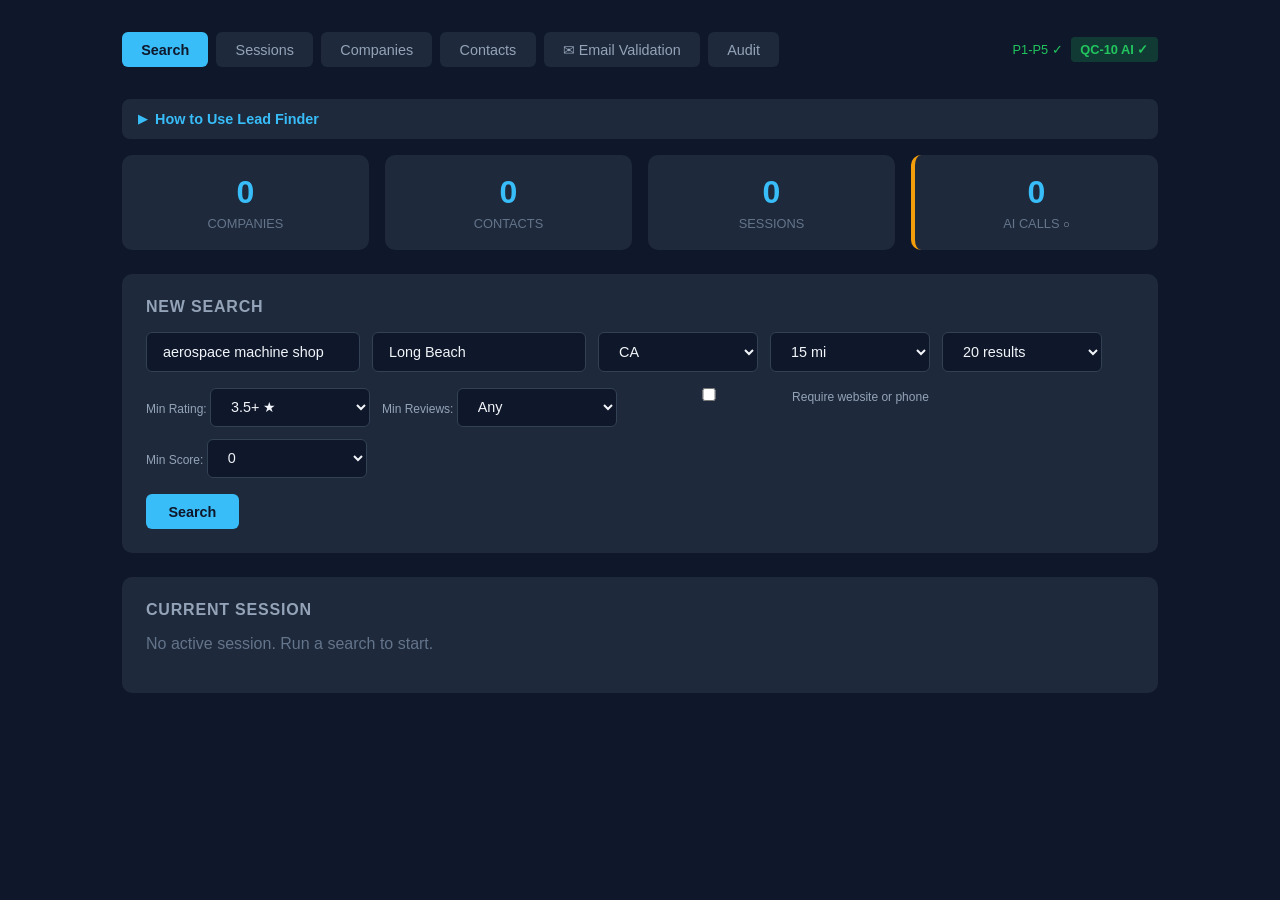
==== static/index.html @ 83d31113 "Enrichment chain overhaul: AI-first hierarchy, per-stage timeouts, sortable columns Issues fixed: - " ====
<!DOCTYPE html>
<html lang="en">
<head>
<meta charset="UTF-8"/>
<meta name="viewport" content="width=device-width, initial-scale=1.0"/>
<title>Lead Finder - Dashboard</title>
<link rel="icon" type="image/svg+xml" href="data:image/svg+xml,%3Csvg xmlns='http://www.w3.org/2000/svg' viewBox='0 0 64 64'%3E%3Crect width='64' height='64' rx='12' fill='%230f172a'/%3E%3Ctext x='32' y='44' text-anchor='middle' font-family='-apple-system,BlinkMacSystemFont,sans-serif' font-weight='800' font-size='32' fill='%2338bdf8'%3ELS%3C/text%3E%3C/svg%3E"/>
<style>
*{box-sizing:border-box;margin:0;padding:0}
body{font-family:-apple-system,BlinkMacSystemFont,'Segoe UI',Roboto,sans-serif;background:#0f172a;color:#f1f5f9;min-height:100vh}
.app{max-width:1100px;margin:0 auto;padding:2rem}
.nav{display:flex;gap:0.5rem;margin-bottom:2rem;flex-wrap:wrap}
.nav a{padding:0.6rem 1.2rem;background:#1e293b;color:#94a3b8;text-decoration:none;border-radius:6px;font-size:0.9rem;transition:all 0.2s}
.nav a:hover,.nav a.active{background:#38bdf8;color:#0f172a;font-weight:600}
.card{background:#1e293b;border-radius:10px;padding:1.5rem;margin-bottom:1.5rem}
.card h2{font-size:1rem;color:#94a3b8;margin-bottom:1rem;text-transform:uppercase;letter-spacing:0.05em}
.stats-grid{display:grid;grid-template-columns:repeat(auto-fit,minmax(150px,1fr));gap:1rem;margin-bottom:1.5rem}
.stat-card{background:#1e293b;border-radius:10px;padding:1.2rem;text-align:center}
.stat-value{font-size:2rem;font-weight:700;color:#38bdf8}
.stat-label{font-size:0.8rem;color:#64748b;text-transform:uppercase;margin-top:0.3rem}
.filter-row{display:flex;gap:0.75rem;flex-wrap:wrap;margin-bottom:1rem}
input,select{padding:0.6rem 1rem;background:#0f172a;border:1px solid #334155;color:#f1f5f9;border-radius:6px;font-size:0.9rem;min-width:160px}
input:focus,select:focus{outline:none;border-color:#38bdf8}
.btn{padding:0.6rem 1.4rem;background:#38bdf8;color:#0f172a;border:none;border-radius:6px;font-size:0.9rem;font-weight:600;cursor:pointer;transition:opacity 0.2s}
.btn:hover{opacity:0.85}
.btn-green{background:#22c55e;color:#0f172a}
.btn-sm{padding:0.4rem 0.8rem;font-size:0.8rem}
.table-wrap{overflow-x:auto}
table{width:100%;border-collapse:collapse;font-size:0.9rem}
th{text-align:left;padding:0.75rem 1rem;background:#0f172a;color:#64748b;font-weight:600;font-size:0.75rem;text-transform:uppercase}
td{padding:0.75rem 1rem;border-bottom:1px solid #1e293b}
tr:hover td{background:#1e293b}
.badge{display:inline-block;padding:0.2rem 0.5rem;border-radius:4px;font-size:0.75rem;font-weight:600}
.badge-local{background:#22c55e33;color:#22c55e}
.badge-hq{background:#f59e0b33;color:#f59e0b}
.badge-blue{background:#38bdf833;color:#38bdf8}
.hidden{display:none}
/* Instructions Menu */
.instructions-header{display:flex;align-items:center;gap:0.5rem;cursor:pointer;padding:0.75rem 1rem;background:#1e293b;border-radius:8px;margin-bottom:1rem;font-weight:600;font-size:0.9rem;color:#38bdf8;transition:background 0.2s}
.instructions-header:hover{background:#334155}
.instructions-header::before{content:"▶";font-size:0.75rem;transition:transform 0.2s}
.instructions-header.active::before{transform:rotate(90deg)}
.instructions-body{display:none;padding:1rem;background:#0f172a;border-radius:8px;margin-bottom:1.5rem;font-size:0.85rem;line-height:1.6}
.instructions-body.active{display:block}
.instructions-body h4{color:#94a3b8;margin-top:0.75rem;margin-bottom:0.3rem;font-size:0.85rem}
.instructions-body p{color:#94a3b8;margin-bottom:0.5rem}
.instructions-body ol{margin-left:1.2rem;color:#94a3b8}
.instructions-body li{margin-bottom:0.3rem}
.msg{padding:0.75rem 1rem;border-radius:6px;margin-bottom:1rem;font-size:0.9rem}
.msg-info{background:#38bdf833;color:#38bdf8}
.msg-error{background:#ef444433;color:#ef4444}
.msg-success{background:#22c55e33;color:#22c55e}
.progress-bar{height:4px;background:#334155;border-radius:2px;overflow:hidden;margin-top:0.5rem}
.progress-fill{height:100%;background:#38bdf8;transition:width 0.3s}
.results-list{max-height:400px;overflow-y:auto}
.result-item{display:flex;justify-content:space-between;align-items:center;padding:0.75rem;border-bottom:1px solid #334155;gap:1rem}
.result-item:last-child{border-bottom:none}
.result-info{flex:1;min-width:0}
.result-name{font-weight:600;color:#f1f5f9;white-space:nowrap;overflow:hidden;text-overflow:ellipsis}
.result-meta{font-size:0.8rem;color:#64748b;margin-top:0.2rem}
.result-actions{display:flex;gap:0.5rem;flex-shrink:0}
</style>
</head>
<body>
<div class="app">
<div class="nav">
<a href="/finder/" class="active">Search</a>
<a href="/finder/sessions">Sessions</a>
<a href="/finder/companies">Companies</a>
<a href="/finder/contacts">Contacts</a>
<a href="/finder/emails">&#9993; Email Validation</a>
<a href="/finder/audit">Audit</a>
<span style="margin-left:auto;display:flex;gap:0.5rem;align-items:center;font-size:0.8rem;">
  <span style="color:#22c55e;">P1-P5 ✓</span>
  <span style="background:#22c55e33;color:#22c55e;padding:0.3rem 0.6rem;border-radius:4px;font-weight:600;" title="AI Enrichment enabled (added 2026-06-06)">QC-10 AI ✓</span>
</span>
</div>

<div class="instructions-header" id="instructionsHeader" onclick="toggleInstructions()">
How to Use Lead Finder
</div>
<div class="instructions-body" id="instructionsBody">
<p>Lead Finder helps you discover companies by industry and location, then find executive contacts with verified email patterns.</p>
<h4>1. Search</h4>
<ol>
<li>Enter an <strong>industry</strong> (e.g. "aerospace", "healthcare", "manufacturing")</li>
<li>Enter a <strong>city</strong> in California (e.g. "Long Beach", "Los Angeles")</li>
<li>Adjust <strong>radius</strong> (default 15 miles) and <strong>max results</strong></li>
<li>Click <strong>Search</strong> to find companies via Google Places</li>
</ol>
<h4>2. Enrich Contacts</h4>
<ol>
<li>In the results, click <strong>Find Contacts</strong> on any company</li>
<li>The system discovers executives via web scraping + LinkedIn search</li>
<li>Contacts are validated before being saved to the database</li>
</ol>
<h4>3. Discover Email Patterns</h4>
<ol>
<li>Go to <strong>Companies</strong> tab and click <strong>Discover</strong> to search for the company's email pattern</li>
<li>Or click <strong>✏️ Edit</strong> to manually enter a validated pattern (e.g. <code>{first}.{last}@boeing.com</code>)</li>
<li>Mark source as "Validated via Search" or "Manual Entry"</li>
</ol>
<h4>4. Export & Use</h4>
<ol>
<li>Click <strong>Get Emails</strong> to derive emails for all contacts using the known pattern</li>
<li>Click <strong>Export Patterns</strong> to download a per-company CSV with all 21 pattern variations</li>
<li>When pattern is known, the export shows a single validated email per contact</li>
<li>When unknown, the export shows all 21 variations for manual validation</li>
</ol>
<h4>5. Browse & Manage</h4>
<ol>
<li><strong>Sessions</strong> — view all past searches and re-enrich stale data</li>
<li><strong>Companies</strong> — browse all discovered companies, filter by industry/city</li>
<li><strong>Contacts</strong> — view and edit individual contacts, soft-delete irrelevant ones</li>
<li><strong>Audit</strong> — quality report showing contacts with missing data</li>
</ol>
</div>

<div class="stats-grid">
<div class="stat-card"><div class="stat-value" id="statCompanies">-</div><div class="stat-label">Companies</div></div>
<div class="stat-card"><div class="stat-value" id="statContacts">-</div><div class="stat-label">Contacts</div></div>
<div class="stat-card"><div class="stat-value" id="statSessions">-</div><div class="stat-label">Sessions</div></div>
<div class="stat-card" style="border-left:4px solid #f59e0b;" title="AI enrichment stats (added 2026-06-06)">
  <div class="stat-value" id="statAICalls">-</div>
  <div class="stat-label">AI Calls <span id="aiEnabledIndicator" style="color:#22c55e;font-size:0.7rem;">●</span></div>
</div>
</div>

<div class="card">
<h2>New Search</h2>
<div class="filter-row">
<input id="industry" placeholder="Industry (e.g. aerospace, healthcare)" value="aerospace machine shop" />
<input id="city" placeholder="City" value="Long Beach" />
<select id="state"><option value="CA" selected>CA</option></select>
<select id="radius"><option value="10">10 mi</option><option value="15" selected>15 mi</option><option value="25">25 mi</option><option value="50">50 mi</option></select>
<select id="maxResults"><option value="10">10 results</option><option value="20" selected>20 results</option><option value="50">50 results</option></select>
</div>
<div class="filter-row" style="margin-top:0.5rem;">
<label style="font-size:0.75rem;color:#94a3b8;">Min Rating: <select id="minRating"><option value="0">Any</option><option value="3">3+ ★</option><option value="3.5" selected>3.5+ ★</option><option value="4">4+ ★</option><option value="4.5">4.5+ ★</option></select></label>
<label style="font-size:0.75rem;color:#94a3b8;">Min Reviews: <select id="minReviews"><option value="0" selected>Any</option><option value="3">3+</option><option value="10">10+</option><option value="25">25+</option><option value="50">50+</option></select></label>
<label style="font-size:0.75rem;color:#94a3b8;"><input type="checkbox" id="requireContact" /> Require website or phone</label>
<label style="font-size:0.75rem;color:#94a3b8;" title="Soft filter: reject results below this quality score (0-1)">Min Score: <select id="minQuality"><option value="0" selected>0</option><option value="0.3">0.3</option><option value="0.4">0.4</option><option value="0.5">0.5</option><option value="0.6">0.6</option></select></label>
</div>
<button class="btn" onclick="doSearch()">Search</button>
<div id="searchProgress" class="progress-bar hidden"><div class="progress-fill" id="progressFill" style="width:0%"></div></div>
</div>

<div class="card">
<h2>Current Session</h2>
<div id="currentSessionMsg" style="color:#64748b;margin-bottom:1rem;">No active session. Run a search to start.</div>
<div id="sessionKeyDisplay" style="font-family:monospace;color:#38bdf8;margin-bottom:1rem;" class="hidden"></div>
<div id="sessionActions" class="hidden">
<button class="btn btn-green" onclick="exportSession()">Export CSV</button>
<button class="btn" onclick="discoverAll()">Discover All Contacts</button>
<span id="discoverAllStatus" style="color:#94a3b8;font-size:0.8rem;margin-left:0.5rem;"></span>
</div>
</div>

<div id="discoverSection" class="card hidden">
<h2>Find Contacts for Selected Company</h2>
<div id="discoverMsg" style="margin-bottom:1rem;color:#64748b;"></div>
<div id="discoverProgress" class="progress-bar hidden"><div class="progress-fill" style="width:0%"></div></div>
<pre id="discoverResult" style="background:#0f172a;padding:1rem;border-radius:6px;font-size:0.85rem;white-space:pre-wrap;max-height:300px;overflow-y:auto;" class="hidden"></pre>
</div>

<div id="discoverAllSection" class="card hidden">
<h2>Discovery Progress <span id="discoverAllCount" style="color:#38bdf8;"></span></h2>
<div id="discoverAllProgress" class="progress-bar"><div id="discoverAllFill" class="progress-fill" style="width:0%"></div></div>
<div id="discoverAllMsg" style="color:#94a3b8;font-size:0.85rem;margin-bottom:1rem;"></div>
<div id="discoverAllStage" style="color:#38bdf8;font-size:0.85rem;margin-bottom:0.75rem;"></div>
<div id="discoverAllResults" style="max-height:400px;overflow-y:auto;"></div>
</div>

<div id="resultsCard" class="card hidden">
<h2>Results <span id="resultCount" style="color:#38bdf8;"></span></h2>
<div id="msgArea"></div>
<div class="results-list" id="resultsList"></div>
</div>

</div>

<script>
const API_BASE = '/api';
const API_KEY = 'lf_key_P9xZq3RvLm7YwT2hJm8FvNu4BcDEs6';
let currentSession = null;
let selectedPlaceId = null;

// Issue #5: sessionStorage persistence so navigating to another tab and back
// doesn't wipe the search results. Falls back to legacy page-load behavior
// (no session) if storage is unavailable or the user has explicitly closed
// the session.
const SESSION_STORAGE_KEY = 'lf_current_session';

function saveSessionToStorage(sk) {
  try {
    if (sk) sessionStorage.setItem(SESSION_STORAGE_KEY, sk);
    else sessionStorage.removeItem(SESSION_STORAGE_KEY);
  } catch(e) { /* sessionStorage unavailable */ }
}

function loadSessionFromStorage() {
  try {
    return sessionStorage.getItem(SESSION_STORAGE_KEY);
  } catch(e) { return null; }
}

async function loadStats() {
  try {
    const [statsData, aiUsage] = await Promise.all([
      fetch(API_BASE+'/stats', {headers: {'X-LF-Key': API_KEY}}).then(r=>r.ok ? r.json() : {companies:0, contacts:0, sessions:0}),
      fetch(API_BASE+'/ai/usage', {headers: {'X-LF-Key': API_KEY}}).then(r=>r.ok ? r.json() : {enabled: false, usage: {}}),
    ]);
    document.getElementById('statCompanies').textContent = statsData.companies || 0;
    document.getElementById('statContacts').textContent = statsData.contacts || 0;
    document.getElementById('statSessions').textContent = statsData.sessions || 0;
    // AI stats (added 2026-06-06)
    const aiCalls = aiUsage.usage && aiUsage.usage.total_calls || 0;
    document.getElementById('statAICalls').textContent = aiCalls;
    const indicator = document.getElementById('aiEnabledIndicator');
    if (aiUsage.enabled) {
      indicator.textContent = '●';
      indicator.title = 'AI enrichment enabled: ' + (aiUsage.model_chain ? aiUsage.model_chain.join(' → ') : 'unknown');
      indicator.style.color = '#22c55e';
    } else {
      indicator.textContent = '○';
      indicator.title = 'AI enrichment disabled';
      indicator.style.color = '#94a3b8';
    }
  } catch(e) {}
}

async function doSearch() {
  const industry = document.getElementById('industry').value.trim();
  const city = document.getElementById('city').value.trim();
  const state = document.getElementById('state').value;
  const radius = parseInt(document.getElementById('radius').value);
  const maxResults = parseInt(document.getElementById('maxResults').value);
  if (!industry || !city) { showMsg('Please enter industry and city', 'error'); return; }

  const minRating = parseFloat(document.getElementById('minRating').value) || 0;
  const minReviews = parseInt(document.getElementById('minReviews').value) || 0;
  const requireContact = document.getElementById('requireContact').checked;
  const minQuality = parseFloat(document.getElementById('minQuality').value) || 0;

  showMsg('Searching...', 'info');
  document.getElementById('searchProgress').classList.remove('hidden');

  try {
    const r = await fetch(API_BASE+'/search', {
      method: 'POST',
      headers: {'Content-Type': 'application/json', 'X-LF-Key': API_KEY},
      body: JSON.stringify({
        industry, city, state, radius_miles: radius, max_results: maxResults,
        min_rating: minRating, min_reviews: minReviews,
        require_website_or_phone: requireContact, min_quality_score: minQuality,
      })
    });
    const data = await r.json();
    currentSession = data.session_key;
    saveSessionToStorage(currentSession);
    document.getElementById('currentSessionMsg').classList.add('hidden');
    document.getElementById('sessionKeyDisplay').textContent = 'Session: ' + currentSession;
    document.getElementById('sessionKeyDisplay').classList.remove('hidden');
    document.getElementById('sessionActions').classList.remove('hidden');
    loadStats();
    loadResults(currentSession);
    let msg = `Found ${data.total_found} companies`;
    if (data.filtered_by_quality) msg += ` (${data.filtered_by_quality} filtered by quality)`;
    if (data.filtered_by_score) msg += ` (${data.filtered_by_score} below score threshold)`;
    showMsg(msg, 'success');
  } catch(e) { showMsg('Search failed: '+e.message, 'error'); }
  document.getElementById('searchProgress').classList.add('hidden');
}

async function loadResults(sk) {
  try {
    const r = await fetch(API_BASE+'/session/'+sk+'/results', {headers: {'X-LF-Key': API_KEY}});
    const data = await r.json();
    const list = document.getElementById('resultsList');
    list.innerHTML = '';
    document.getElementById('resultCount').textContent = '('+data.companies.length+')';
    document.getElementById('resultsCard').classList.remove('hidden');
    for (const c of data.companies) {
      // Prefer the server-provided contact_count (added Issue #1) so the
      // count is always correct even if data.contacts isn't paginated.
      // Fall back to client-side filter for backwards compatibility.
      const ctCount = (c.contact_count !== undefined)
        ? c.contact_count
        : data.contacts.filter(ct=>ct.company_id===c.id).length;
      const badge = c.is_local_contact ? '<span class="badge badge-local">LOCAL</span>' : '<span class="badge badge-hq">HQ</span>';
      const qs = c.quality_score || 0;
      const grade = c.quality_grade || '?';
      const qColor = qs >= 0.7 ? '#22c55e' : qs >= 0.4 ? '#f59e0b' : '#ef4444';
      const qBadge = '<span style="background:'+qColor+'33;color:'+qColor+';padding:0.15rem 0.4rem;border-radius:4px;font-size:0.7rem;font-weight:600;margin-left:0.3rem;" title="Quality score '+qs.toFixed(2)+'">'+grade+' '+qs.toFixed(2)+'</span>';
      list.innerHTML += '<div class="result-item">'+
        '<div class="result-info">'+
          '<div class="result-name">'+c.name+qBadge+'</div>'+
          '<div class="result-meta">'+[c.city, c.state, c.business_type].filter(Boolean).join(' · ')+' · '+ctCount+' contacts'+badge+'</div>'+
        '</div>'+
        '<div class="result-actions">'+
          (c.website ? '<a class="btn btn-sm" href="'+c.website+'" target="_blank">Web</a>' : '')+
          // Issue #1: button text changes when contacts exist; confirm before re-running.
          (function(){
            if (ctCount > 0) {
              return '<button class="btn btn-sm btn-amber" onclick="discoverCompany(\''+c.place_id+'\', \''+c.name.replace(/'/g,"\\'")+'\', '+ctCount+')" title="'+ctCount+' contacts already found — click to re-discover">Find Contacts ('+ctCount+')</button>';
            }
            return '<button class="btn btn-sm btn-green" onclick="discoverCompany(\''+c.place_id+'\', \''+c.name.replace(/'/g,"\\'")+'\', 0)">Find Contacts</button>';
          })()+
        '</div>'+
      '</div>';
    }
  } catch(e) { showMsg('Failed to load results: '+e.message, 'error'); }
}

async function discoverCompany(placeId, name, existingCount) {
  // Issue #1: if contacts already exist, confirm before re-running
  if (existingCount && existingCount > 0) {
    const ok = confirm(name + ' already has ' + existingCount + ' contacts.\n\nRun the discovery pipeline again? Existing contacts will be kept; new ones may be added.');
    if (!ok) return;
  }
  selectedPlaceId = placeId;
  document.getElementById('discoverMsg').textContent = 'Enriching '+name+' and finding contacts...';
  document.getElementById('discoverSection').classList.remove('hidden');
  document.getElementById('discoverResult').classList.add('hidden');
  document.getElementById('discoverProgress').classList.remove('hidden');
  try {
    const er = await fetch(API_BASE+'/company/'+placeId+'/enrich', {method:'POST', headers:{'Content-Type':'application/json','X-LF-Key':API_KEY}});
    const edata = await er.ok ? await er.json() : {};
    const ed = await fetch(API_BASE+'/discover/'+placeId+'/executives', {
      method:'POST',
      headers:{'Content-Type':'application/json','X-LF-Key':API_KEY},
      body: JSON.stringify({company_name: name, search_city: '', search_state: 'CA', search_radius_miles: 25})
    });
    const rdata = await ed.json();
    document.getElementById('discoverResult').textContent = JSON.stringify(rdata, null, 2);
    document.getElementById('discoverResult').classList.remove('hidden');
    document.getElementById('discoverMsg').textContent = 'Found '+(rdata.count||0)+' contacts for '+name;
    loadStats();
    if (currentSession) loadResults(currentSession);
  } catch(e) {
    document.getElementById('discoverMsg').textContent = 'Error: '+e.message;
  }
  document.getElementById('discoverProgress').classList.add('hidden');
}

function showDiscover() {
  document.getElementById('discoverSection').scrollIntoView({behavior:'smooth'});
}

function exportSession() {
  if (!currentSession) return;
  window.open(API_BASE+'/export/contacts/'+currentSession, '_blank');
}

// ── Background Discovery Job (QC-17, 2026-06-09) ─────────────────────────────
let activeDiscoveryJobId = null;
let discoveryPollInterval = null;

async function discoverAll() {
  if (!currentSession) { showMsg('No active session', 'error'); return; }
  const status = document.getElementById('discoverAllStatus');
  status.textContent = 'Starting...';
  try {
    const r = await fetch(API_BASE+'/discover-batch', {
      method: 'POST',
      headers: {'Content-Type':'application/json','X-LF-Key':API_KEY},
      body: JSON.stringify({session_key: currentSession})
    });
    const d = await r.json();
    activeDiscoveryJobId = d.job_id;
    status.textContent = 'Job '+d.job_id+' started - '+d.total+' companies';

    document.getElementById('discoverAllSection').classList.remove('hidden');
    document.getElementById('discoverAllCount').textContent = '('+d.total+' companies)';
    document.getElementById('discoverAllMsg').textContent = 'Processing...';
    document.getElementById('discoverAllResults').innerHTML = '';

    // Stop previous poll if any
    if (discoveryPollInterval) clearInterval(discoveryPollInterval);
    // Poll every 3 seconds
    pollDiscoverJob(d.job_id);
    discoveryPollInterval = setInterval(() => pollDiscoverJob(d.job_id), 3000);
  } catch(e) {
    status.textContent = 'Error: '+e.message;
    showMsg('Failed to start discovery: '+e.message, 'error');
  }
}

// Issue #3: render the current enrichment stage + recent stage log timeline
function renderDiscoveryStage(job) {
  const stageDiv = document.getElementById('discoverAllStage');
  if (!stageDiv) return;
  const currentStage = job.current_stage || '';
  const stageLog = job.stage_log || [];
  if (!currentStage && stageLog.length === 0) {
    stageDiv.textContent = '';
    return;
  }
  // Show current stage prominently
  let html = '';
  if (currentStage) {
    const stageLabels = {
      'ai_research': 'AI researching companies',
      'google_maps_verify': 'Verifying with Google Maps',
      'google_maps_details': 'Fetching place details',
      'ai_website_validation': 'AI validating websites',
      'ai_business_type_normalize': 'AI normalizing business types',
      'starting': 'Starting',
      'enriching_company': 'Enriching company',
      'discover_executives_legacy': 'Finding executives (legacy)',
      'complete': 'Complete',
      'failed': 'Failed',
    };
    const label = stageLabels[currentStage] || currentStage;
    html += '<div>⚙️ <strong>'+label+'</strong></div>';
  }
  // Show the last 5 stages as a timeline
  if (stageLog.length > 0) {
    html += '<div style="margin-top:0.4rem;font-size:0.75rem;color:#94a3b8;">';
    const recent = stageLog.slice(-5);
    for (const s of recent) {
      const icon = s.status === 'complete' ? '✅' : s.status === 'skipped' ? '⏭️' : s.status === 'failed' ? '❌' : '⏳';
      const dur = s.duration_ms ? ' ('+s.duration_ms+'ms)' : '';
      html += '<span style="margin-right:0.6rem;">'+icon+' '+(s.stage || '?')+dur+'</span>';
    }
    html += '</div>';
  }
  stageDiv.innerHTML = html;
}

async function pollDiscoverJob(jobId) {
  if (!jobId) return;
  try {
    const r = await fetch(API_BASE+'/discover-job/'+jobId, {headers: {'X-LF-Key': API_KEY}});
    const d = await r.json();
    const total = d.total || 0;
    const done = d.done || 0;
    const failed = d.failed || 0;
    const progress = total > 0 ? Math.round((done + failed) / total * 100) : 0;

    document.getElementById('discoverAllFill').style.width = progress+'%';
    document.getElementById('discoverAllMsg').textContent =
      done+' done, '+failed+' failed, '+(total - done - failed)+' remaining';
    document.getElementById('discoverAllStatus').textContent =
      done+'/'+total+' companies ('+failed+' errors)';

    // Issue #3: render the current stage + stage log timeline
    renderDiscoveryStage(d);

    // Show results
    const resultsDiv = document.getElementById('discoverAllResults');
    if (d.items && d.items.length > 0) {
      let html = '';
      for (const item of d.items) {
        const icon = item.status === 'completed' ? '✅' : item.status === 'failed' ? '❌' : item.status === 'running' ? '⏳' : '⏸️';
        html += '<div style="font-size:0.85rem;padding:0.3rem 0;border-bottom:1px solid #1e293b;">' +
          icon+' '+item.company_name+
          '<span style="color:#64748b;margin-left:0.5rem;">'+item.status+'</span></div>';
      }
      resultsDiv.innerHTML = html;
    }

    // Stop polling when done
    if (d.status === 'completed' || d.status === 'completed_with_errors' || d.status === 'failed') {
      if (discoveryPollInterval) clearInterval(discoveryPollInterval);
      discoveryPollInterval = null;
      const statusText = d.status === 'completed' ? '✅ All done!' : '⚠️ Completed with errors';
      document.getElementById('discoverAllMsg').textContent = statusText+' — '+done+' succeeded, '+failed+' failed';
      document.getElementById('discoverAllStatus').textContent = statusText;
      // Refresh stats and results
      loadStats();
      if (currentSession) loadResults(currentSession);
    }
  } catch(e) {
    // Silently retry on next poll
  }
}

function showMsg(text, type) {
  const area = document.getElementById('msgArea');
  area.innerHTML = '<div class="msg msg-'+type+'">'+text+'</div>';
  setTimeout(()=>area.innerHTML='', 4000);
}

function toggleInstructions() {
  const header = document.getElementById('instructionsHeader');
  const body = document.getElementById('instructionsBody');
  header.classList.toggle('active');
  body.classList.toggle('active');
}

loadStats();

// On page load, check for ?session=KEY in the URL and auto-load the session.
// This is the target of /api/session/{key}/resume's redirect_url (Issue #4).
// Fall back to sessionStorage (Issue #5) so navigating to another tab and
// back doesn't wipe the search results.
(function autoLoadSessionFromURL() {
  try {
    const params = new URLSearchParams(window.location.search);
    let sessionKey = params.get('session');
    if (!sessionKey) {
      sessionKey = loadSessionFromStorage();
    }
    if (!sessionKey) return;
    // Set currentSession and load results
    currentSession = sessionKey;
    saveSessionToStorage(currentSession);
    document.getElementById('currentSessionMsg').classList.add('hidden');
    document.getElementById('sessionKeyDisplay').textContent = 'Session: ' + currentSession;
    document.getElementById('sessionKeyDisplay').classList.remove('hidden');
    document.getElementById('sessionActions').classList.remove('hidden');
    showMsg('Resumed session ' + currentSession, 'info');
    loadResults(currentSession);
    // Clean the URL so a refresh doesn't re-trigger (replace, not push)
    const clean = window.location.pathname;
    window.history.replaceState({}, '', clean);
  } catch(e) { console.error('autoLoadSessionFromURL failed:', e); }
})();
</script>
</body>
</html>
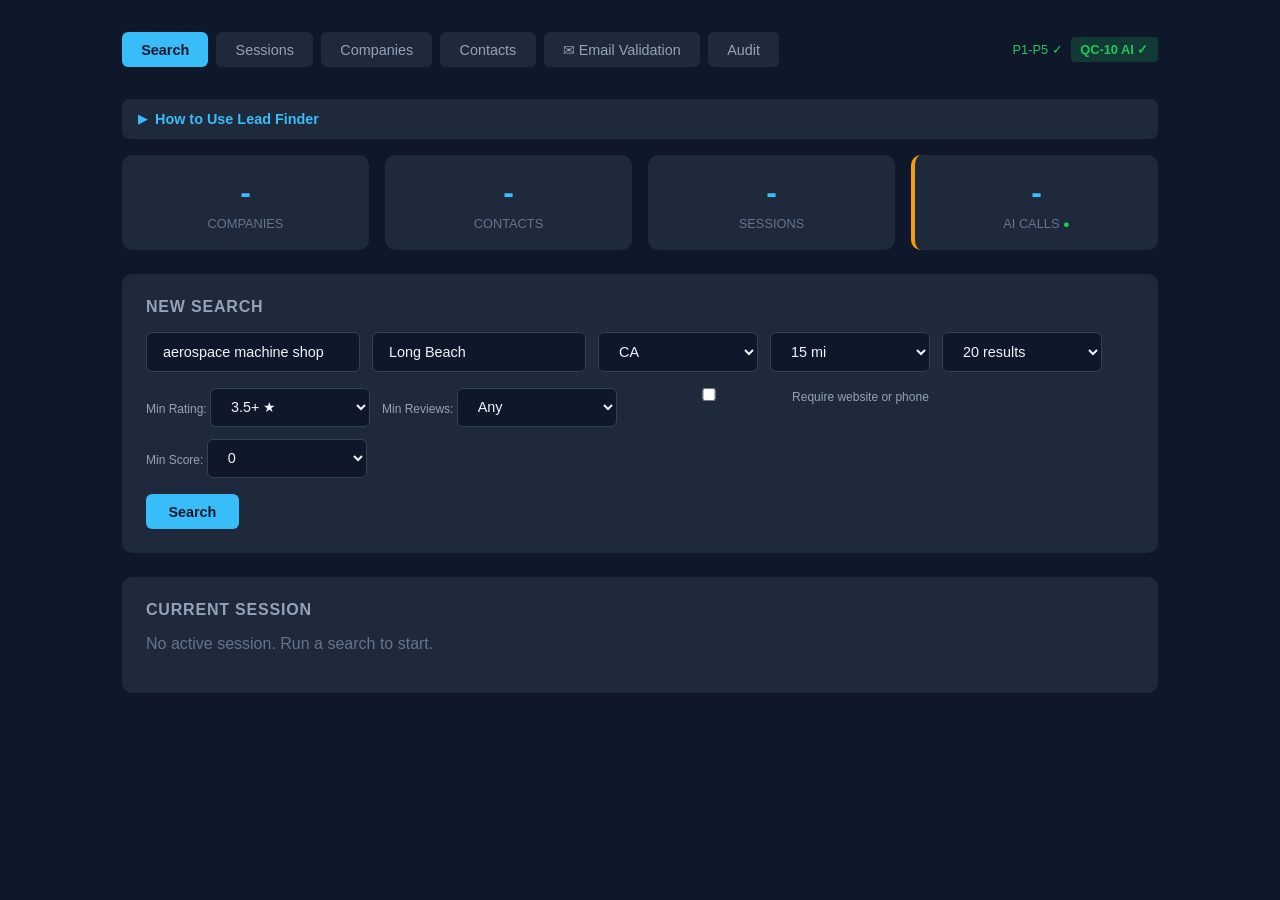
==== commit b13862a8: "refactor(enrichment): enrichment pipeline overhaul - lf_ai_enrich.py: route model selection via lf_s" ====
--- a/static/index.html
+++ b/static/index.html
@@ -111,7 +111,7 @@
 <ol>
 <li><strong>Sessions</strong> — view all past searches and re-enrich stale data</li>
 <li><strong>Companies</strong> — browse all discovered companies, filter by industry/city</li>
-<li><strong>Contacts</strong> — view and edit individual contacts, soft-delete irrelevant ones</li>
+<li><strong>Contacts</strong> — view and edit individual contacts, remove irrelevant ones</li>
 <li><strong>Audit</strong> — quality report showing contacts with missing data</li>
 </ol>
 </div>
@@ -179,9 +179,8 @@
 
 </div>
 
+<script src="/api-key-loader.js"></script>
 <script>
-const API_BASE = '/api';
-const API_KEY = 'lf_key_P9xZq3RvLm7YwT2hJm8FvNu4BcDEs6';
 let currentSession = null;
 let selectedPlaceId = null;
 
@@ -207,8 +206,8 @@
 async function loadStats() {
   try {
     const [statsData, aiUsage] = await Promise.all([
-      fetch(API_BASE+'/stats', {headers: {'X-LF-Key': API_KEY}}).then(r=>r.ok ? r.json() : {companies:0, contacts:0, sessions:0}),
-      fetch(API_BASE+'/ai/usage', {headers: {'X-LF-Key': API_KEY}}).then(r=>r.ok ? r.json() : {enabled: false, usage: {}}),
+      fetch(API_BASE+'/stats', {headers: {'X-LF-Key': requireApiKey()}}).then(r=>r.ok ? r.json() : {companies:0, contacts:0, sessions:0}),
+      fetch(API_BASE+'/ai/usage', {headers: {'X-LF-Key': requireApiKey()}}).then(r=>r.ok ? r.json() : {enabled: false, usage: {}}),
     ]);
     document.getElementById('statCompanies').textContent = statsData.companies || 0;
     document.getElementById('statContacts').textContent = statsData.contacts || 0;
@@ -248,7 +247,7 @@
   try {
     const r = await fetch(API_BASE+'/search', {
       method: 'POST',
-      headers: {'Content-Type': 'application/json', 'X-LF-Key': API_KEY},
+      headers: {'Content-Type': 'application/json', 'X-LF-Key': requireApiKey()},
       body: JSON.stringify({
         industry, city, state, radius_miles: radius, max_results: maxResults,
         min_rating: minRating, min_reviews: minReviews,
@@ -274,7 +273,7 @@
 
 async function loadResults(sk) {
   try {
-    const r = await fetch(API_BASE+'/session/'+sk+'/results', {headers: {'X-LF-Key': API_KEY}});
+    const r = await fetch(API_BASE+'/session/'+sk+'/results', {headers: {'X-LF-Key': requireApiKey()}});
     const data = await r.json();
     const list = document.getElementById('resultsList');
     list.innerHTML = '';
@@ -324,11 +323,11 @@
   document.getElementById('discoverResult').classList.add('hidden');
   document.getElementById('discoverProgress').classList.remove('hidden');
   try {
-    const er = await fetch(API_BASE+'/company/'+placeId+'/enrich', {method:'POST', headers:{'Content-Type':'application/json','X-LF-Key':API_KEY}});
+    const er = await fetch(API_BASE+'/company/'+placeId+'/enrich', {method:'POST', headers:{'Content-Type':'application/json','X-LF-Key':requireApiKey()}});
     const edata = await er.ok ? await er.json() : {};
     const ed = await fetch(API_BASE+'/discover/'+placeId+'/executives', {
       method:'POST',
-      headers:{'Content-Type':'application/json','X-LF-Key':API_KEY},
+      headers:{'Content-Type':'application/json','X-LF-Key':requireApiKey()},
       body: JSON.stringify({company_name: name, search_city: '', search_state: 'CA', search_radius_miles: 25})
     });
     const rdata = await ed.json();
@@ -363,7 +362,7 @@
   try {
     const r = await fetch(API_BASE+'/discover-batch', {
       method: 'POST',
-      headers: {'Content-Type':'application/json','X-LF-Key':API_KEY},
+      headers: {'Content-Type':'application/json','X-LF-Key':requireApiKey()},
       body: JSON.stringify({session_key: currentSession})
     });
     const d = await r.json();
@@ -431,7 +430,7 @@
 async function pollDiscoverJob(jobId) {
   if (!jobId) return;
   try {
-    const r = await fetch(API_BASE+'/discover-job/'+jobId, {headers: {'X-LF-Key': API_KEY}});
+    const r = await fetch(API_BASE+'/discover-job/'+jobId, {headers: {'X-LF-Key': requireApiKey()}});
     const d = await r.json();
     const total = d.total || 0;
     const done = d.done || 0;
@@ -489,33 +488,42 @@
   body.classList.toggle('active');
 }
 
-loadStats();
-
-// On page load, check for ?session=KEY in the URL and auto-load the session.
-// This is the target of /api/session/{key}/resume's redirect_url (Issue #4).
-// Fall back to sessionStorage (Issue #5) so navigating to another tab and
-// back doesn't wipe the search results.
-(function autoLoadSessionFromURL() {
-  try {
-    const params = new URLSearchParams(window.location.search);
-    let sessionKey = params.get('session');
-    if (!sessionKey) {
-      sessionKey = loadSessionFromStorage();
-    }
-    if (!sessionKey) return;
-    // Set currentSession and load results
-    currentSession = sessionKey;
-    saveSessionToStorage(currentSession);
-    document.getElementById('currentSessionMsg').classList.add('hidden');
-    document.getElementById('sessionKeyDisplay').textContent = 'Session: ' + currentSession;
-    document.getElementById('sessionKeyDisplay').classList.remove('hidden');
-    document.getElementById('sessionActions').classList.remove('hidden');
-    showMsg('Resumed session ' + currentSession, 'info');
-    loadResults(currentSession);
-    // Clean the URL so a refresh doesn't re-trigger (replace, not push)
-    const clean = window.location.pathname;
-    window.history.replaceState({}, '', clean);
-  } catch(e) { console.error('autoLoadSessionFromURL failed:', e); }
+(async function bootstrap() {
+  try {
+    await initApiKey();
+  } catch (e) {
+    console.error('Failed to load API key:', e);
+    showMsg('Failed to load API key: ' + e.message, 'error');
+    return;
+  }
+  loadStats();
+
+  // On page load, check for ?session=KEY in the URL and auto-load the session.
+  // This is the target of /api/session/{key}/resume's redirect_url (Issue #4).
+  // Fall back to sessionStorage (Issue #5) so navigating to another tab and
+  // back doesn't wipe the search results.
+  (function autoLoadSessionFromURL() {
+    try {
+      const params = new URLSearchParams(window.location.search);
+      let sessionKey = params.get('session');
+      if (!sessionKey) {
+        sessionKey = loadSessionFromStorage();
+      }
+      if (!sessionKey) return;
+      // Set currentSession and load results
+      currentSession = sessionKey;
+      saveSessionToStorage(currentSession);
+      document.getElementById('currentSessionMsg').classList.add('hidden');
+      document.getElementById('sessionKeyDisplay').textContent = 'Session: ' + currentSession;
+      document.getElementById('sessionKeyDisplay').classList.remove('hidden');
+      document.getElementById('sessionActions').classList.remove('hidden');
+      showMsg('Resumed session ' + currentSession, 'info');
+      loadResults(currentSession);
+      // Clean the URL so a refresh doesn't re-trigger (replace, not push)
+      const clean = window.location.pathname;
+      window.history.replaceState({}, '', clean);
+    } catch(e) { console.error('autoLoadSessionFromURL failed:', e); }
+  })();
 })();
 </script>
 </body>
